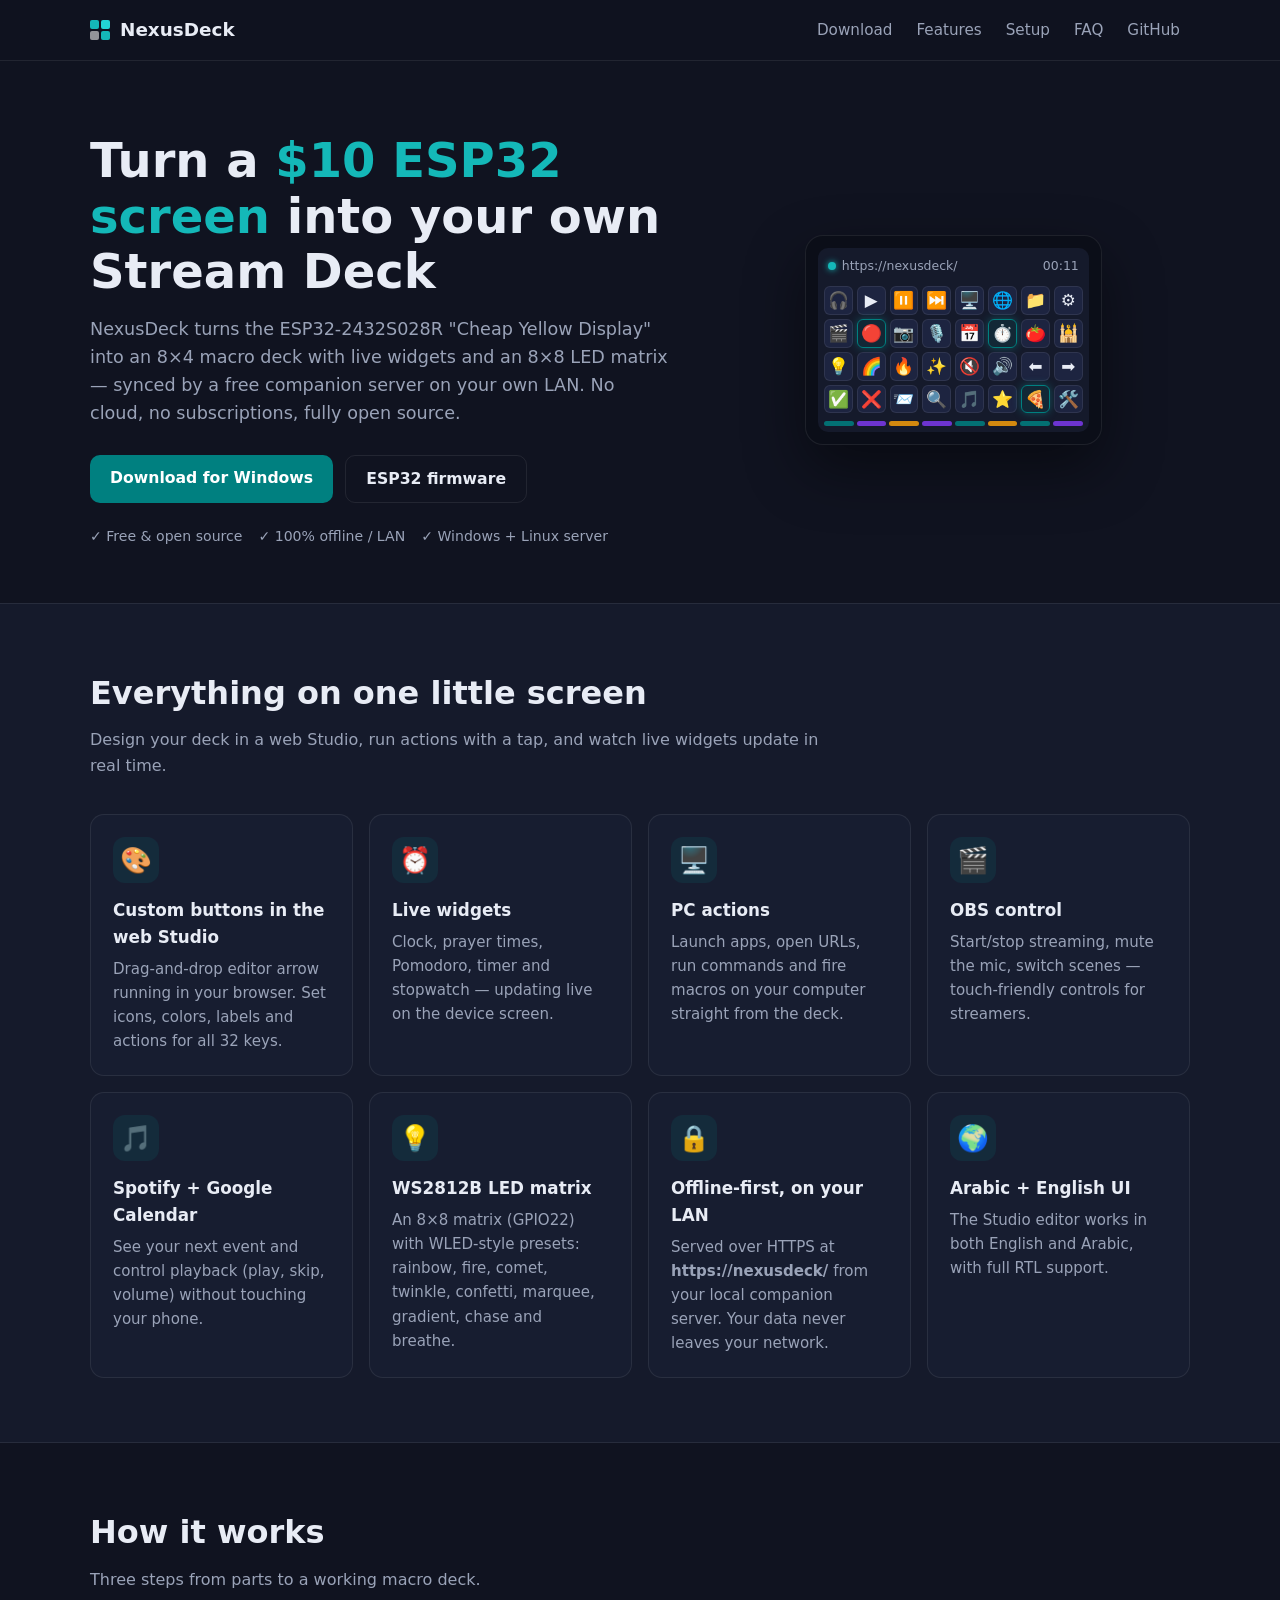
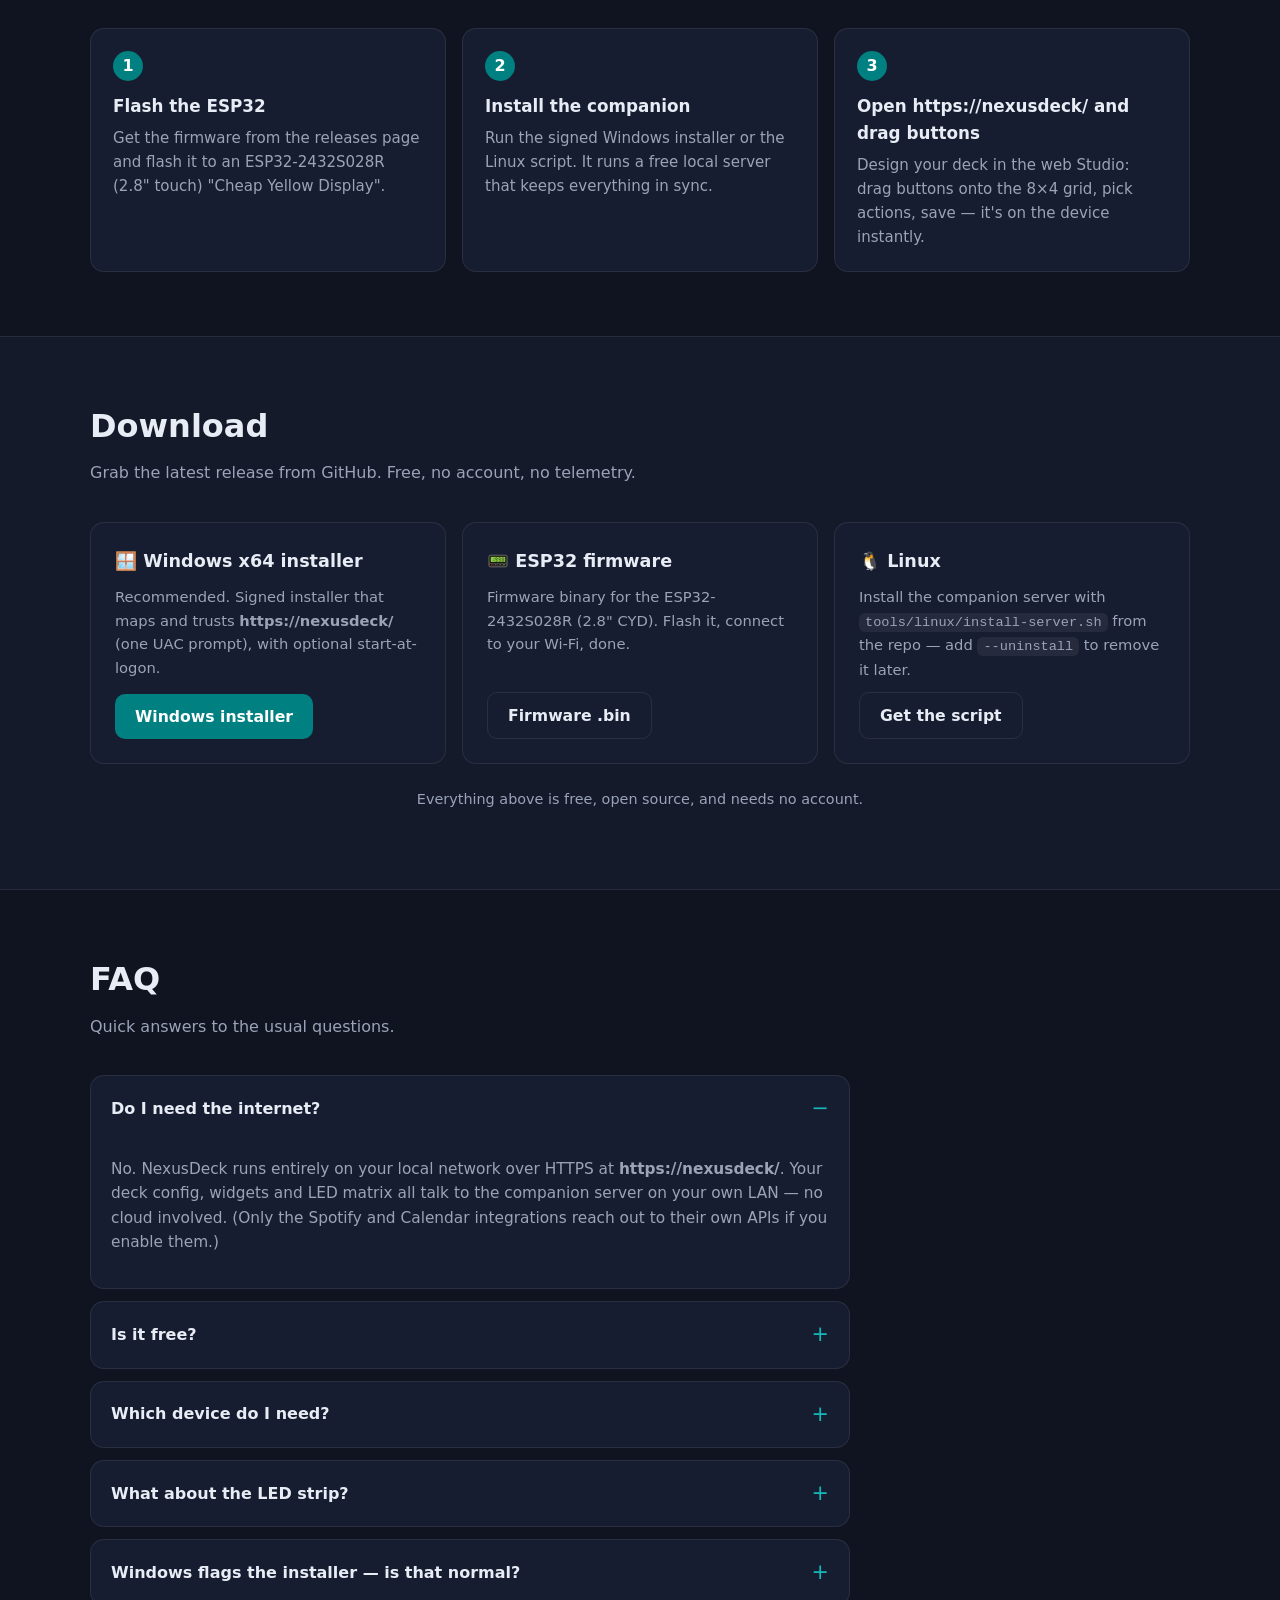
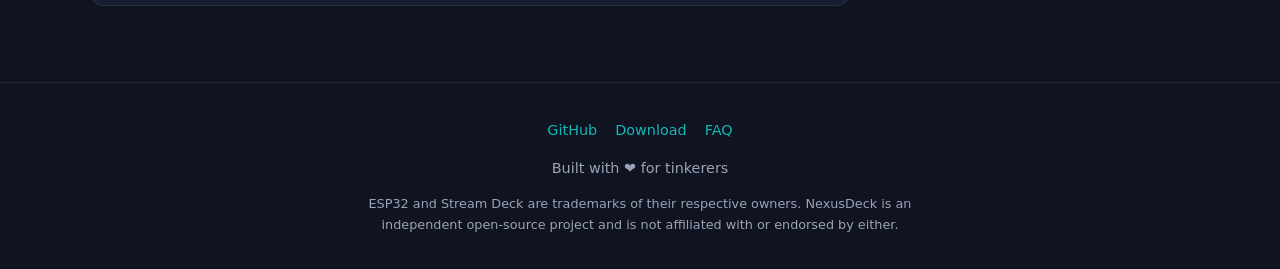
==== docs/index.html @ 55a767fb "docs" ====
<!DOCTYPE html>
<html lang="en">
<head>
    <meta charset="UTF-8">
    <meta name="viewport" content="width=device-width, initial-scale=1.0">
    <title>NexusDeck — Turn a $10 ESP32 screen into your own Stream Deck</title>
    <meta name="description" content="NexusDeck turns an ESP32 Cheap Yellow Display (ESP32-2432S028R) into an 8x4 macro deck with live widgets and a WS2812B LED matrix — offline on your LAN, free and open source.">
    <link rel="stylesheet" href="assets/style.css">
</head>
<body>

    <nav class="navbar" aria-label="Main navigation">
        <div class="container">
            <a class="logo" href="#top">
                <span class="logo-mark" aria-hidden="true"><span></span><span></span><span></span><span></span></span>
                NexusDeck
            </a>
            <div class="nav-links">
                <a href="#download">Download</a>
                <a href="#features">Features</a>
                <a href="#setup">Setup</a>
                <a href="#faq">FAQ</a>
                <a href="https://github.com/mostafa-elwakil/NexusDeck">GitHub</a>
            </div>
        </div>
    </nav>

    <header class="hero" id="top">
        <div class="container hero-grid">
            <div class="reveal">
                <h1>Turn a <span class="accent">$10 ESP32 screen</span> into your own Stream&nbsp;Deck</h1>
                <p class="subline">
                    NexusDeck turns the ESP32-2432S028R "Cheap Yellow Display" into an 8×4 macro deck
                    with live widgets and an 8×8 LED matrix — synced by a free companion server on
                    your own LAN. No cloud, no subscriptions, fully open source.
                </p>
                <div class="hero-ctas">
                    <a class="btn btn-primary" href="https://github.com/mostafa-elwakil/NexusDeck/releases/latest">Download for Windows</a>
                    <a class="btn btn-secondary" href="https://github.com/mostafa-elwakil/NexusDeck/releases/latest">ESP32 firmware</a>
                </div>
                <div class="hero-badges">
                    <span>✓ Free &amp; open source</span>
                    <span>✓ 100% offline / LAN</span>
                    <span>✓ Windows + Linux server</span>
                </div>
            </div>

            <div class="device reveal" role="img" aria-label="Mock NexusDeck device showing an 8x4 grid of macro buttons">
                <div class="device-screen">
                    <div class="device-status">
                        <span><span class="dot" aria-hidden="true"></span>https://nexusdeck/</span>
                        <span id="mock-clock">12:45</span>
                    </div>
                    <div class="key-grid" aria-hidden="true">
                        <div class="key">🎧</div><div class="key">▶️</div><div class="key">⏸️</div><div class="key">⏭️</div>
                        <div class="key">🖥️</div><div class="key">🌐</div><div class="key">📁</div><div class="key">⚙️</div>
                        <div class="key">🎬</div><div class="key active">🔴</div><div class="key">📷</div><div class="key">🎙️</div>
                        <div class="key">📅</div><div class="key active">⏱️</div><div class="key">🍅</div><div class="key">🕌</div>
                        <div class="key">💡</div><div class="key">🌈</div><div class="key">🔥</div><div class="key">✨</div>
                        <div class="key">🔇</div><div class="key">🔊</div><div class="key">⬅️</div><div class="key">➡️</div>
                        <div class="key">✅</div><div class="key">❌</div><div class="key">📨</div><div class="key">🔍</div>
                        <div class="key">🎵</div><div class="key">⭐</div><div class="key active">🍕</div><div class="key">🛠️</div>
                    </div>
                    <div class="device-leds" aria-hidden="true">
                        <span></span><span></span><span></span><span></span><span></span><span></span><span></span><span></span>
                    </div>
                </div>
            </div>
        </div>
    </header>

    <main>
        <section class="section alt" id="features">
            <div class="container">
                <h2>Everything on one little screen</h2>
                <p class="lead">Design your deck in a web Studio, run actions with a tap, and watch live widgets update in real time.</p>
                <div class="features-grid">
                    <article class="feature-card reveal">
                        <span class="icon" aria-hidden="true">🎨</span>
                        <h3>Custom buttons in the web Studio</h3>
                        <p>Drag-and-drop editor arrow running in your browser. Set icons, colors, labels and actions for all 32 keys.</p>
                    </article>
                    <article class="feature-card reveal">
                        <span class="icon" aria-hidden="true">⏰</span>
                        <h3>Live widgets</h3>
                        <p>Clock, prayer times, Pomodoro, timer and stopwatch — updating live on the device screen.</p>
                    </article>
                    <article class="feature-card reveal">
                        <span class="icon" aria-hidden="true">🖥️</span>
                        <h3>PC actions</h3>
                        <p>Launch apps, open URLs, run commands and fire macros on your computer straight from the deck.</p>
                    </article>
                    <article class="feature-card reveal">
                        <span class="icon" aria-hidden="true">🎬</span>
                        <h3>OBS control</h3>
                        <p>Start/stop streaming, mute the mic, switch scenes — touch-friendly controls for streamers.</p>
                    </article>
                    <article class="feature-card reveal">
                        <span class="icon" aria-hidden="true">🎵</span>
                        <h3>Spotify + Google Calendar</h3>
                        <p>See your next event and control playback (play, skip, volume) without touching your phone.</p>
                    </article>
                    <article class="feature-card reveal">
                        <span class="icon" aria-hidden="true">💡</span>
                        <h3>WS2812B LED matrix</h3>
                        <p>An 8×8 matrix (GPIO22) with WLED-style presets: rainbow, fire, comet, twinkle, confetti, marquee, gradient, chase and breathe.</p>
                    </article>
                    <article class="feature-card reveal">
                        <span class="icon" aria-hidden="true">🔒</span>
                        <h3>Offline-first, on your LAN</h3>
                        <p>Served over HTTPS at <strong>https://nexusdeck/</strong> from your local companion server. Your data never leaves your network.</p>
                    </article>
                    <article class="feature-card reveal">
                        <span class="icon" aria-hidden="true">🌍</span>
                        <h3>Arabic + English UI</h3>
                        <p>The Studio editor works in both English and Arabic, with full RTL support.</p>
                    </article>
                </div>
            </div>
        </section>

        <section class="section" id="setup">
            <div class="container">
                <h2>How it works</h2>
                <p class="lead">Three steps from parts to a working macro deck.</p>
                <div class="steps">
                    <article class="step reveal">
                        <h3>Flash the ESP32</h3>
                        <p>Get the firmware from the releases page and flash it to an ESP32-2432S028R (2.8" touch) "Cheap Yellow Display".</p>
                    </article>
                    <article class="step reveal">
                        <h3>Install the companion</h3>
                        <p>Run the signed Windows installer or the Linux script. It runs a free local server that keeps everything in sync.</p>
                    </article>
                    <article class="step reveal">
                        <h3>Open https://nexusdeck/ and drag buttons</h3>
                        <p>Design your deck in the web Studio: drag buttons onto the 8×4 grid, pick actions, save — it's on the device instantly.</p>
                    </article>
                </div>
            </div>
        </section>

        <section class="section alt" id="download">
            <div class="container">
                <h2>Download</h2>
                <p class="lead">Grab the latest release from GitHub. Free, no account, no telemetry.</p>
                <div class="downloads-grid">
                    <article class="download-card reveal">
                        <h3>🪟 Windows x64 installer</h3>
                        <p>Recommended. Signed installer that maps and trusts <strong>https://nexusdeck/</strong> (one UAC prompt), with optional start-at-logon.</p>
                        <a class="btn btn-primary" href="https://github.com/mostafa-elwakil/NexusDeck/releases/latest">Windows installer</a>
                    </article>
                    <article class="download-card reveal">
                        <h3>📟 ESP32 firmware</h3>
                        <p>Firmware binary for the ESP32-2432S028R (2.8" CYD). Flash it, connect to your Wi-Fi, done.</p>
                        <a class="btn btn-secondary" href="https://github.com/mostafa-elwakil/NexusDeck/releases/latest">Firmware .bin</a>
                    </article>
                    <article class="download-card reveal">
                        <h3>🐧 Linux</h3>
                        <p>Install the companion server with <code>tools/linux/install-server.sh</code> from the repo — add <code>--uninstall</code> to remove it later.</p>
                        <a class="btn btn-secondary" href="https://github.com/mostafa-elwakil/NexusDeck">Get the script</a>
                    </article>
                </div>
                <p class="free-note">Everything above is free, open source, and needs no account.</p>
            </div>
        </section>

        <section class="section" id="faq">
            <div class="container">
                <h2>FAQ</h2>
                <p class="lead">Quick answers to the usual questions.</p>
                <div class="faq">
                    <details class="reveal" open>
                        <summary>Do I need the internet?</summary>
                        <div class="answer">
                            <p>No. NexusDeck runs entirely on your local network over HTTPS at <strong>https://nexusdeck/</strong>. Your deck config, widgets and LED matrix all talk to the companion server on your own LAN — no cloud involved. (Only the Spotify and Calendar integrations reach out to their own APIs if you enable them.)</p>
                        </div>
                    </details>
                    <details class="reveal">
                        <summary>Is it free?</summary>
                        <div class="answer">
                            <p>Yes — NexusDeck is free and open source. No subscriptions, no accounts, no paywalled features. Star it on GitHub if it's useful to you.</p>
                        </div>
                    </details>
                    <details class="reveal">
                        <summary>Which device do I need?</summary>
                        <div class="answer">
                            <p>The ESP32-2432S028R — the well-known 2.8" resistive-touch "Cheap Yellow Display" (CYD). It costs around $10 and is widely available. The WS2812B 8×8 LED matrix is optional (wired to GPIO22, no soldering needed on CN1).</p>
                        </div>
                    </details>
                    <details class="reveal">
                        <summary>What about the LED strip?</summary>
                        <div class="answer">
                            <p>The WS2812B 8×8 matrix (data on GPIO22) gets WLED-style presets: rainbow, fire, comet, twinkle, confetti, marquee, gradient, chase and breathe. Pick presets and colors from buttons on the deck or the 💡 Light panel in the Studio — settings sync automatically.</p>
                        </div>
                    </details>
                    <details class="reveal">
                        <summary>Windows flags the installer — is that normal?</summary>
                        <div class="answer">
                            <p>SmartScreen may show a "Windows protected your PC" prompt for unsigned builds. Click <strong>More info</strong> → <strong>Run anyway</strong>; the installer is built from the same public source code in this repository.</p>
                            <p class="arabic" lang="ar" dir="rtl">الاستوديو يعمل بالعربية أيضاً — اختر العربية من الإعدادات وستدعم الواجهة الكتابة من اليمين إلى اليسار تلقائياً.</p>
                        </div>
                    </details>
                </div>
            </div>
        </section>
    </main>

    <footer class="footer">
        <div class="container">
            <div class="footer-links">
                <a href="https://github.com/mostafa-elwakil/NexusDeck">GitHub</a>
                <a href="https://github.com/mostafa-elwakil/NexusDeck/releases/latest">Download</a>
                <a href="#faq">FAQ</a>
            </div>
            <p>Built with ❤ for tinkerers</p>
            <p class="small-print">ESP32 and Stream Deck are trademarks of their respective owners. NexusDeck is an independent open-source project and is not affiliated with or endorsed by either.</p>
        </div>
    </footer>

    <script src="assets/main.js"></script>
</body>
</html>
---- docs/assets/style.css ----
/* NexusDeck marketing site */

:root {
    --bg: #101320;
    --bg-soft: #151a2b;
    --bg-card: #171d30;
    --line: rgba(255, 255, 255, 0.08);
    --text: #e8ecf5;
    --muted: #9aa3b8;
    --accent: #008080;
    --accent-bright: #14b8b8;
    --accent-soft: rgba(0, 128, 128, 0.14);
    --radius: 14px;
}

* { box-sizing: border-box; }

html { scroll-behavior: smooth; }

body {
    margin: 0;
    background: var(--bg);
    color: var(--text);
    font-family: "Segoe UI", system-ui, -apple-system, sans-serif;
    line-height: 1.6;
    -webkit-font-smoothing: antialiased;
}

a { color: var(--accent-bright); text-decoration: none; }
a:hover { text-decoration: underline; }

img { max-width: 100%; }

.container {
    width: min(1100px, 92%);
    margin: 0 auto;
}

/* Navbar */

.navbar {
    position: sticky;
    top: 0;
    z-index: 50;
    background: rgba(16, 19, 32, 0.82);
    backdrop-filter: blur(12px);
    border-bottom: 1px solid var(--line);
}

.navbar .container {
    display: flex;
    align-items: center;
    justify-content: space-between;
    gap: 16px;
    padding: 12px 0;
}

.logo {
    display: flex;
    align-items: center;
    gap: 10px;
    font-weight: 700;
    font-size: 1.15rem;
    color: var(--text);
}
.logo:hover { text-decoration: none; }

.logo-mark {
    display: inline-grid;
    grid-template-columns: repeat(2, 9px);
    grid-template-rows: repeat(2, 9px);
    gap: 2px;
}
.logo-mark span {
    background: var(--accent-bright);
    border-radius: 2px;
}
.logo-mark span:nth-child(2) { background: #22d3d3; }
.logo-mark span:nth-child(3) { background: rgba(255, 255, 255, 0.55); }

.nav-links {
    display: flex;
    align-items: center;
    gap: 4px;
    flex-wrap: wrap;
}

.nav-links a {
    color: var(--muted);
    padding: 6px 10px;
    border-radius: 8px;
    font-size: 0.95rem;
}
.nav-links a:hover {
    color: var(--text);
    background: var(--accent-soft);
    text-decoration: none;
}

/* Buttons */

.btn {
    display: inline-block;
    padding: 10px 20px;
    border-radius: 10px;
    font-weight: 600;
    font-size: 0.98rem;
    transition: transform 0.15s ease, background 0.15s ease, border-color 0.15s ease;
}
.btn:hover {
    text-decoration: none;
    transform: translateY(-1px);
}

.btn-primary {
    background: var(--accent);
    color: #fff;
}
.btn-primary:hover { background: var(--accent-bright); }

.btn-secondary {
    background: transparent;
    color: var(--text);
    border: 1px solid var(--line);
}
.btn-secondary:hover { border-color: var(--accent-bright); }

.btn-sm { padding: 7px 14px; font-size: 0.9rem; }

/* Hero */

.hero {
    padding: 72px 0 56px;
}

.hero-grid {
    display: grid;
    grid-template-columns: 1.1fr 0.9fr;
    gap: 48px;
    align-items: center;
}

.hero h1 {
    font-size: clamp(2rem, 5vw, 3rem);
    line-height: 1.15;
    margin: 0 0 16px;
}

.hero h1 .accent { color: var(--accent-bright); }

.hero .subline {
    color: var(--muted);
    font-size: 1.1rem;
    margin: 0 0 28px;
    max-width: 34em;
}

.hero-ctas {
    display: flex;
    gap: 12px;
    flex-wrap: wrap;
}

.hero-badges {
    display: flex;
    gap: 16px;
    flex-wrap: wrap;
    margin-top: 22px;
    color: var(--muted);
    font-size: 0.88rem;
}

/* CSS device mock */

.device {
    background: #0b0e18;
    border: 1px solid var(--line);
    border-radius: 18px;
    padding: 12px;
    box-shadow: 0 24px 60px rgba(0, 0, 0, 0.45);
    max-width: 380px;
    margin: 0 auto;
}

.device-status {
    display: flex;
    justify-content: space-between;
    align-items: center;
    font-size: 0.78rem;
    color: var(--muted);
    padding: 2px 4px 10px;
}

.device-status .dot {
    display: inline-block;
    width: 8px;
    height: 8px;
    border-radius: 50%;
    background: var(--accent-bright);
    margin-right: 6px;
    box-shadow: 0 0 6px var(--accent-bright);
}

.device-screen {
    background: var(--bg-soft);
    border-radius: 10px;
    padding: 6px;
}

.key-grid {
    display: grid;
    grid-template-columns: repeat(8, 1fr);
    gap: 4px;
}

.key {
    aspect-ratio: 1;
    display: flex;
    align-items: center;
    justify-content: center;
    font-size: clamp(0.7rem, 2vw, 1.05rem);
    background: #1d2440;
    border: 1px solid var(--line);
    border-radius: 6px;
}

.key.active {
    background: var(--accent-soft);
    border-color: var(--accent);
    box-shadow: 0 0 8px rgba(20, 184, 184, 0.35);
}

.device-leds {
    display: flex;
    gap: 3px;
    margin-top: 8px;
}
.device-leds span {
    flex: 1;
    height: 5px;
    border-radius: 3px;
    background: var(--accent);
    opacity: 0.85;
}
.device-leds span:nth-child(even) { background: #7c3aed; }
.device-leds span:nth-child(3n) { background: #f59e0b; }

/* Sections */

.section { padding: 64px 0; }
.section.alt { background: var(--bg-soft); border-top: 1px solid var(--line); border-bottom: 1px solid var(--line); }

.section h2 {
    font-size: clamp(1.5rem, 3.5vw, 2rem);
    margin: 0 0 8px;
}

.section .lead {
    color: var(--muted);
    margin: 0 0 36px;
    max-width: 46em;
}

/* Features grid */

.features-grid {
    display: grid;
    grid-template-columns: repeat(auto-fit, minmax(250px, 1fr));
    gap: 16px;
}

.feature-card {
    background: var(--bg-card);
    border: 1px solid var(--line);
    border-radius: var(--radius);
    padding: 22px;
}

.feature-card .icon {
    font-size: 1.6rem;
    display: inline-flex;
    width: 46px;
    height: 46px;
    align-items: center;
    justify-content: center;
    background: var(--accent-soft);
    border-radius: 12px;
    margin-bottom: 14px;
}

.feature-card h3 {
    margin: 0 0 6px;
    font-size: 1.05rem;
}

.feature-card p {
    margin: 0;
    color: var(--muted);
    font-size: 0.94rem;
}

/* How it works */

.steps {
    display: grid;
    grid-template-columns: repeat(auto-fit, minmax(240px, 1fr));
    gap: 16px;
    counter-reset: step;
}

.step {
    background: var(--bg-card);
    border: 1px solid var(--line);
    border-radius: var(--radius);
    padding: 22px;
    position: relative;
    counter-increment: step;
}

.step::before {
    content: counter(step);
    display: inline-flex;
    align-items: center;
    justify-content: center;
    width: 30px;
    height: 30px;
    border-radius: 50%;
    background: var(--accent);
    color: #fff;
    font-weight: 700;
    margin-bottom: 12px;
}

.step h3 { margin: 0 0 6px; font-size: 1.05rem; }
.step p { margin: 0; color: var(--muted); font-size: 0.94rem; }

/* Downloads */

.downloads-grid {
    display: grid;
    grid-template-columns: repeat(auto-fit, minmax(260px, 1fr));
    gap: 16px;
}

.download-card {
    background: var(--bg-card);
    border: 1px solid var(--line);
    border-radius: var(--radius);
    padding: 24px;
    display: flex;
    flex-direction: column;
    gap: 10px;
}

.download-card h3 { margin: 0; font-size: 1.1rem; }
.download-card p { margin: 0; color: var(--muted); font-size: 0.92rem; }
.download-card .btn { margin-top: auto; align-self: flex-start; }

.download-card code {
    background: rgba(255, 255, 255, 0.06);
    padding: 2px 6px;
    border-radius: 6px;
    font-size: 0.85rem;
}

.free-note {
    text-align: center;
    color: var(--muted);
    font-size: 0.9rem;
    margin-top: 24px;
}

/* FAQ */

.faq { max-width: 760px; }

.faq details {
    background: var(--bg-card);
    border: 1px solid var(--line);
    border-radius: var(--radius);
    padding: 0;
    margin-bottom: 12px;
}

.faq summary {
    cursor: pointer;
    padding: 16px 20px;
    font-weight: 600;
    list-style: none;
    display: flex;
    justify-content: space-between;
    align-items: center;
    gap: 12px;
}
.faq summary::-webkit-details-marker { display: none; }
.faq summary::after {
    content: "+";
    color: var(--accent-bright);
    font-size: 1.3rem;
    font-weight: 400;
}
.faq details[open] summary::after { content: "−"; }

.faq .answer {
    padding: 0 20px 18px;
    color: var(--muted);
    font-size: 0.96rem;
}

.faq .answer code {
    background: rgba(255, 255, 255, 0.06);
    padding: 2px 6px;
    border-radius: 6px;
    font-size: 0.88rem;
}

.faq .arabic {
    direction: rtl;
    text-align: right;
    margin-top: 8px;
    color: var(--muted);
}

/* Footer */

.footer {
    border-top: 1px solid var(--line);
    padding: 36px 0;
    color: var(--muted);
    font-size: 0.9rem;
    text-align: center;
}

.footer .footer-links {
    display: flex;
    justify-content: center;
    gap: 18px;
    flex-wrap: wrap;
    margin-bottom: 14px;
}

.footer .small-print {
    font-size: 0.8rem;
    max-width: 46em;
    margin: 10px auto 0;
}

/* Reveal on scroll */

.reveal {
    opacity: 0;
    transform: translateY(14px);
    transition: opacity 0.5s ease, transform 0.5s ease;
}

.reveal.visible {
    opacity: 1;
    transform: none;
}

@media (prefers-reduced-motion: reduce) {
    html { scroll-behavior: auto; }
    .reveal { opacity: 1; transform: none; transition: none; }
    .btn:hover { transform: none; }
}

/* Responsive */

@media (max-width: 820px) {
    .hero-grid {
        grid-template-columns: 1fr;
        gap: 36px;
    }
    .hero { padding: 48px 0 40px; }
    .device { max-width: 320px; }
    .nav-links { display: none; }
}
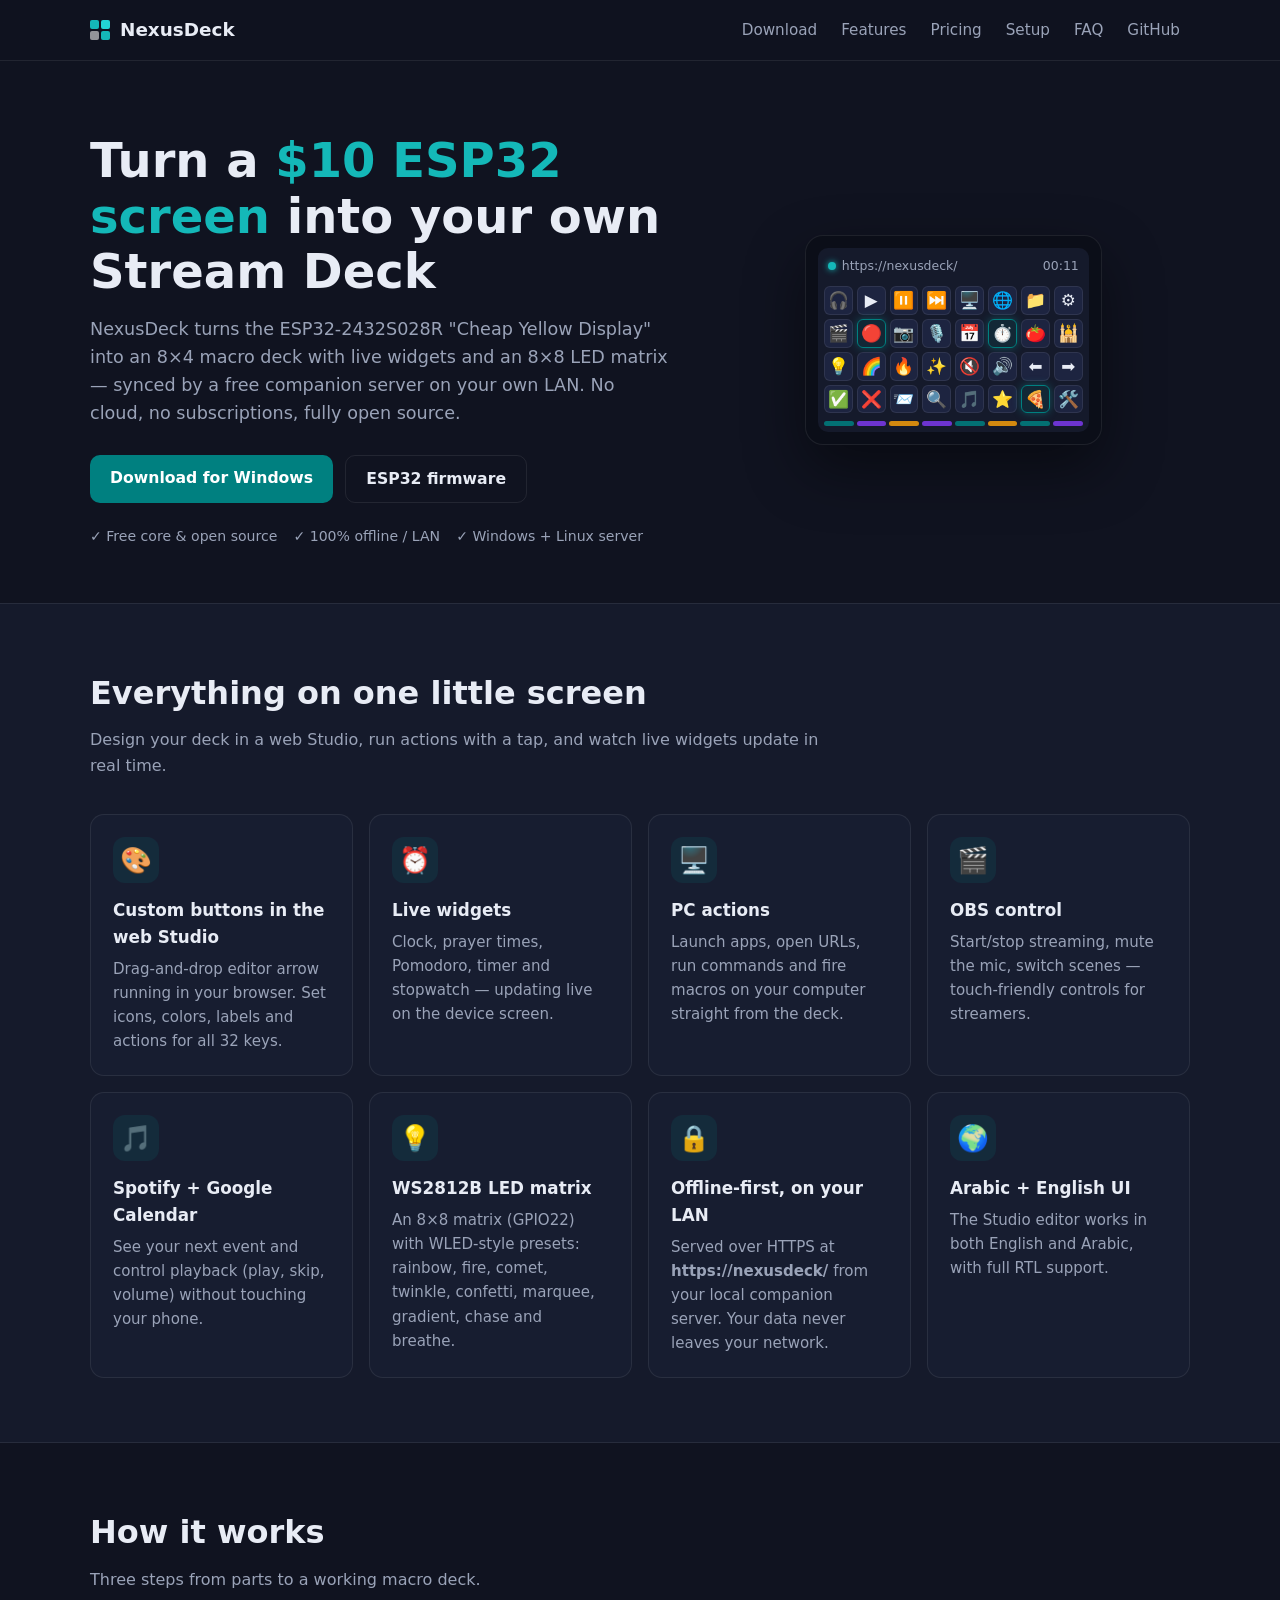
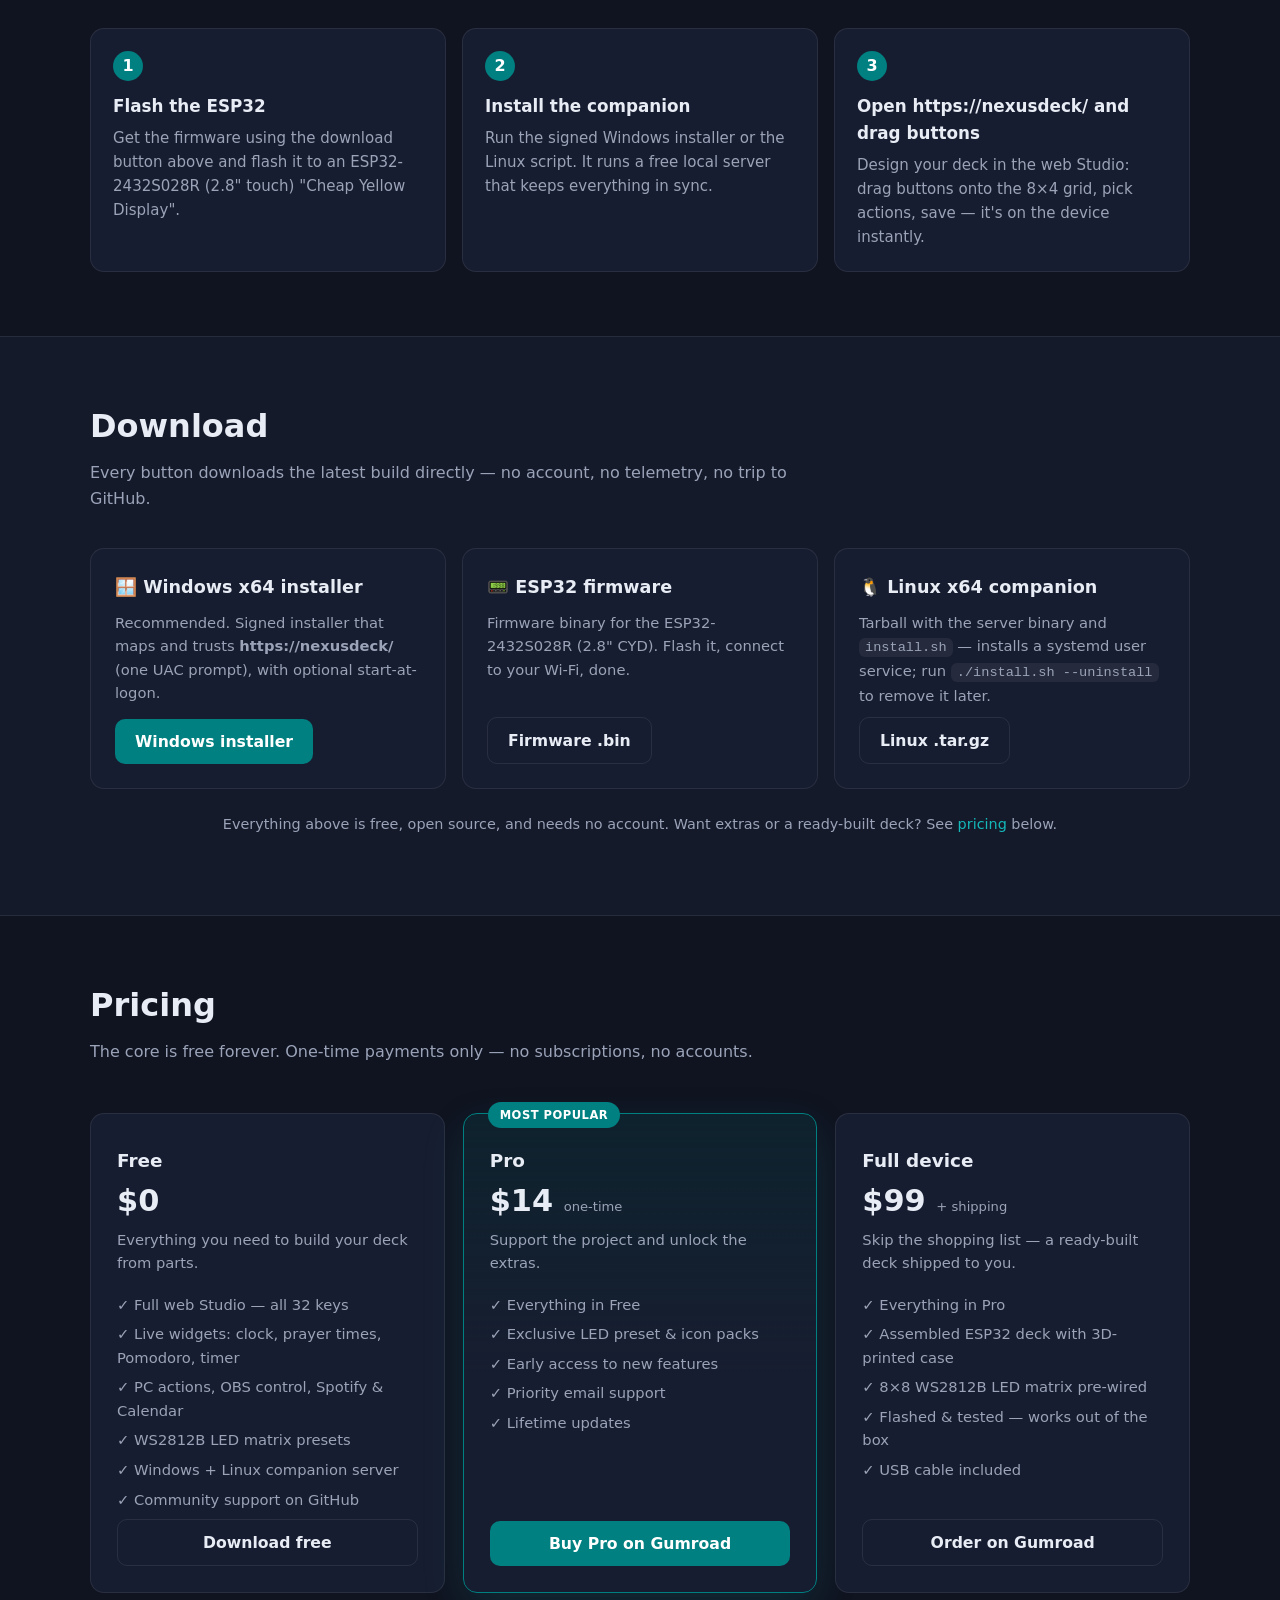
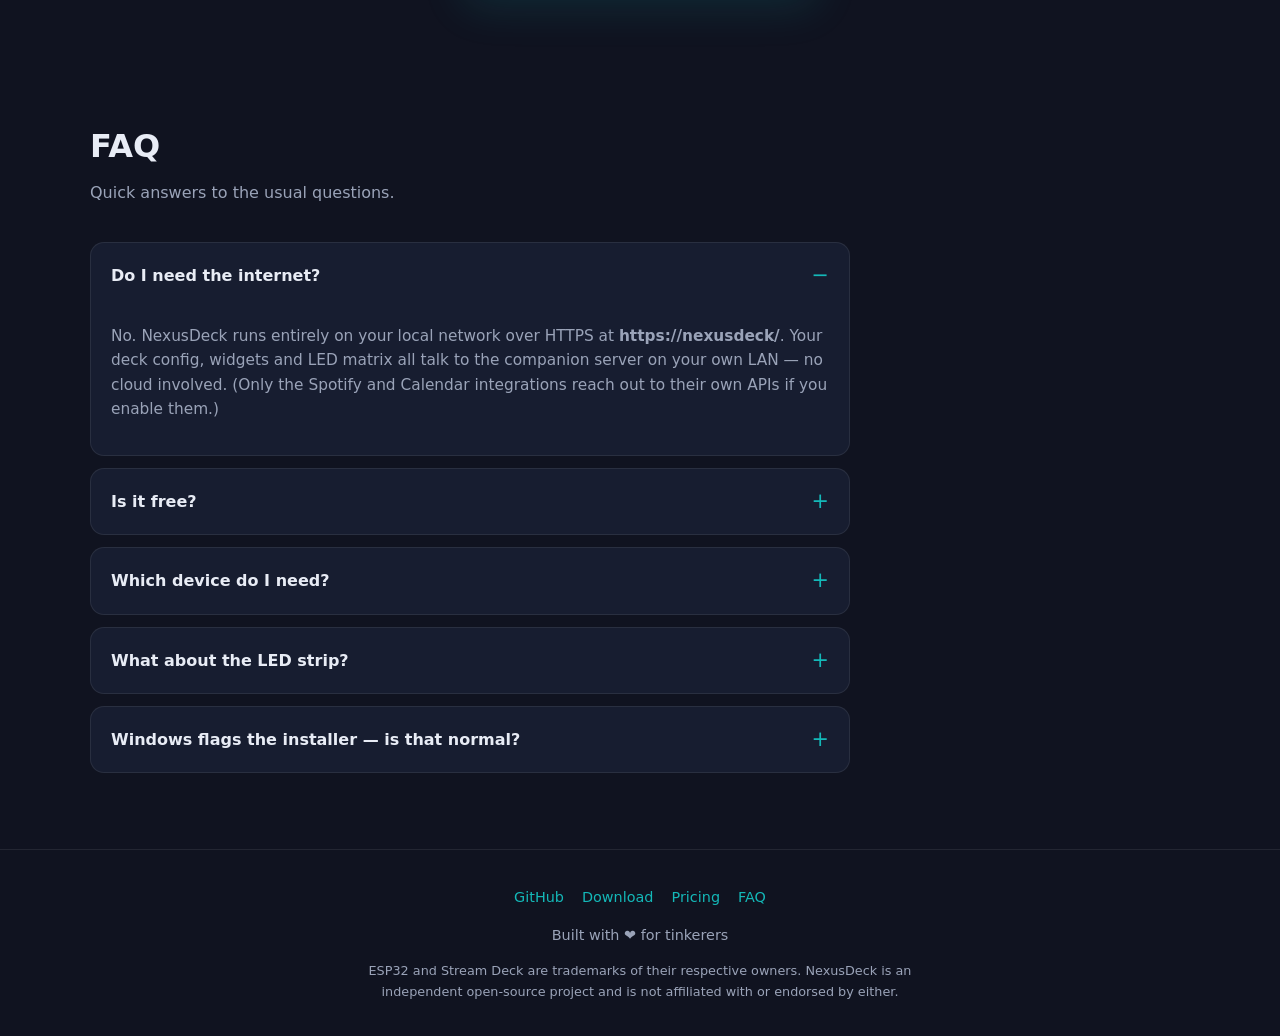
==== commit 6246eafa: "docs-m" ====
--- a/docs/index.html
+++ b/docs/index.html
@@ -18,6 +18,7 @@
             <div class="nav-links">
                 <a href="#download">Download</a>
                 <a href="#features">Features</a>
+                <a href="#pricing">Pricing</a>
                 <a href="#setup">Setup</a>
                 <a href="#faq">FAQ</a>
                 <a href="https://github.com/mostafa-elwakil/NexusDeck">GitHub</a>
@@ -35,11 +36,11 @@
                     your own LAN. No cloud, no subscriptions, fully open source.
                 </p>
                 <div class="hero-ctas">
-                    <a class="btn btn-primary" href="https://github.com/mostafa-elwakil/NexusDeck/releases/latest">Download for Windows</a>
-                    <a class="btn btn-secondary" href="https://github.com/mostafa-elwakil/NexusDeck/releases/latest">ESP32 firmware</a>
+                    <a class="btn btn-primary" href="https://github.com/mostafa-elwakil/NexusDeck/releases/latest/download/NexusDeck-Setup-latest-windows-x64.exe" data-download="installer">Download for Windows</a>
+                    <a class="btn btn-secondary" href="https://github.com/mostafa-elwakil/NexusDeck/releases/latest/download/firmware-esp32-2432S028-latest.bin" data-download="firmware">ESP32 firmware</a>
                 </div>
                 <div class="hero-badges">
-                    <span>✓ Free &amp; open source</span>
+                    <span>✓ Free core &amp; open source</span>
                     <span>✓ 100% offline / LAN</span>
                     <span>✓ Windows + Linux server</span>
                 </div>
@@ -126,7 +127,7 @@
                 <div class="steps">
                     <article class="step reveal">
                         <h3>Flash the ESP32</h3>
-                        <p>Get the firmware from the releases page and flash it to an ESP32-2432S028R (2.8" touch) "Cheap Yellow Display".</p>
+                        <p>Get the firmware using the download button above and flash it to an ESP32-2432S028R (2.8" touch) "Cheap Yellow Display".</p>
                     </article>
                     <article class="step reveal">
                         <h3>Install the companion</h3>
@@ -143,25 +144,78 @@
         <section class="section alt" id="download">
             <div class="container">
                 <h2>Download</h2>
-                <p class="lead">Grab the latest release from GitHub. Free, no account, no telemetry.</p>
+                <p class="lead">Every button downloads the latest build directly — no account, no telemetry, no trip to GitHub.</p>
                 <div class="downloads-grid">
                     <article class="download-card reveal">
                         <h3>🪟 Windows x64 installer</h3>
                         <p>Recommended. Signed installer that maps and trusts <strong>https://nexusdeck/</strong> (one UAC prompt), with optional start-at-logon.</p>
-                        <a class="btn btn-primary" href="https://github.com/mostafa-elwakil/NexusDeck/releases/latest">Windows installer</a>
+                        <a class="btn btn-primary" href="https://github.com/mostafa-elwakil/NexusDeck/releases/latest/download/NexusDeck-Setup-latest-windows-x64.exe" data-download="installer">Windows installer</a>
                     </article>
                     <article class="download-card reveal">
                         <h3>📟 ESP32 firmware</h3>
                         <p>Firmware binary for the ESP32-2432S028R (2.8" CYD). Flash it, connect to your Wi-Fi, done.</p>
-                        <a class="btn btn-secondary" href="https://github.com/mostafa-elwakil/NexusDeck/releases/latest">Firmware .bin</a>
+                        <a class="btn btn-secondary" href="https://github.com/mostafa-elwakil/NexusDeck/releases/latest/download/firmware-esp32-2432S028-latest.bin" data-download="firmware">Firmware .bin</a>
                     </article>
                     <article class="download-card reveal">
-                        <h3>🐧 Linux</h3>
-                        <p>Install the companion server with <code>tools/linux/install-server.sh</code> from the repo — add <code>--uninstall</code> to remove it later.</p>
-                        <a class="btn btn-secondary" href="https://github.com/mostafa-elwakil/NexusDeck">Get the script</a>
-                    </article>
-                </div>
-                <p class="free-note">Everything above is free, open source, and needs no account.</p>
+                        <h3>🐧 Linux x64 companion</h3>
+                        <p>Tarball with the server binary and <code>install.sh</code> — installs a systemd user service; run <code>./install.sh --uninstall</code> to remove it later.</p>
+                        <a class="btn btn-secondary" href="https://github.com/mostafa-elwakil/NexusDeck/releases/latest/download/NexusDeck-latest-linux-x64.tar.gz" data-download="linux">Linux .tar.gz</a>
+                    </article>
+                </div>
+                <p class="free-note">Everything above is free, open source, and needs no account. Want extras or a ready-built deck? See <a href="#pricing">pricing</a> below.</p>
+            </div>
+        </section>
+
+        <!-- TODO(store): replace the two Gumroad URLs and the placeholder prices
+             ($14 Pro / $99 device) with the real ones once the Gumroad products
+             are live. See website/README.md. -->
+        <section class="section" id="pricing">
+            <div class="container">
+                <h2>Pricing</h2>
+                <p class="lead">The core is free forever. One-time payments only — no subscriptions, no accounts.</p>
+                <div class="pricing-grid">
+                    <article class="plan reveal">
+                        <h3>Free</h3>
+                        <p class="price">$0</p>
+                        <p class="plan-desc">Everything you need to build your deck from parts.</p>
+                        <ul class="plan-list">
+                            <li>✓ Full web Studio — all 32 keys</li>
+                            <li>✓ Live widgets: clock, prayer times, Pomodoro, timer</li>
+                            <li>✓ PC actions, OBS control, Spotify &amp; Calendar</li>
+                            <li>✓ WS2812B LED matrix presets</li>
+                            <li>✓ Windows + Linux companion server</li>
+                            <li>✓ Community support on GitHub</li>
+                        </ul>
+                        <a class="btn btn-secondary" href="#download">Download free</a>
+                    </article>
+                    <article class="plan featured reveal">
+                        <span class="plan-badge">Most popular</span>
+                        <h3>Pro</h3>
+                        <p class="price">$14 <span class="price-note">one-time</span></p>
+                        <p class="plan-desc">Support the project and unlock the extras.</p>
+                        <ul class="plan-list">
+                            <li>✓ Everything in Free</li>
+                            <li>✓ Exclusive LED preset &amp; icon packs</li>
+                            <li>✓ Early access to new features</li>
+                            <li>✓ Priority email support</li>
+                            <li>✓ Lifetime updates</li>
+                        </ul>
+                        <a class="btn btn-primary" href="https://mostafaelwakil.gumroad.com/l/nexusdeck-pro">Buy Pro on Gumroad</a>
+                    </article>
+                    <article class="plan reveal">
+                        <h3>Full device</h3>
+                        <p class="price">$99 <span class="price-note">+ shipping</span></p>
+                        <p class="plan-desc">Skip the shopping list — a ready-built deck shipped to you.</p>
+                        <ul class="plan-list">
+                            <li>✓ Everything in Pro</li>
+                            <li>✓ Assembled ESP32 deck with 3D-printed case</li>
+                            <li>✓ 8×8 WS2812B LED matrix pre-wired</li>
+                            <li>✓ Flashed &amp; tested — works out of the box</li>
+                            <li>✓ USB cable included</li>
+                        </ul>
+                        <a class="btn btn-secondary" href="https://mostafaelwakil.gumroad.com/l/nexusdeck-device">Order on Gumroad</a>
+                    </article>
+                </div>
             </div>
         </section>
 
@@ -179,7 +233,8 @@
                     <details class="reveal">
                         <summary>Is it free?</summary>
                         <div class="answer">
-                            <p>Yes — NexusDeck is free and open source. No subscriptions, no accounts, no paywalled features. Star it on GitHub if it's useful to you.</p>
+                            <p>The core is free and open source: the full Studio editor, all widgets, PC actions, OBS control, LED presets, and the Windows + Linux companion server — no subscriptions, no paywalled essentials.</p>
+                            <p>Optionally, a one-time <a href="#pricing">Pro plan</a> ($14) adds exclusive preset/icon packs, early updates and priority support — and you can also order a <a href="#pricing">ready-built device</a> shipped to you. Both are sold on Gumroad, payments processed once, forever.</p>
                         </div>
                     </details>
                     <details class="reveal">
@@ -210,7 +265,8 @@
         <div class="container">
             <div class="footer-links">
                 <a href="https://github.com/mostafa-elwakil/NexusDeck">GitHub</a>
-                <a href="https://github.com/mostafa-elwakil/NexusDeck/releases/latest">Download</a>
+                <a href="#download">Download</a>
+                <a href="#pricing">Pricing</a>
                 <a href="#faq">FAQ</a>
             </div>
             <p>Built with ❤ for tinkerers</p>
--- a/docs/assets/style.css
+++ b/docs/assets/style.css
@@ -370,6 +370,90 @@
     margin-top: 24px;
 }
 
+.free-note a { color: var(--accent-bright); }
+
+/* Pricing */
+
+.pricing-grid {
+    display: grid;
+    grid-template-columns: repeat(auto-fit, minmax(270px, 1fr));
+    gap: 18px;
+    align-items: stretch;
+    padding-top: 12px; /* room for the featured badge that sticks out */
+}
+
+.plan {
+    background: var(--bg-card);
+    border: 1px solid var(--line);
+    border-radius: var(--radius);
+    padding: 26px;
+    display: flex;
+    flex-direction: column;
+    gap: 8px;
+    position: relative;
+}
+
+.plan.featured {
+    border-color: var(--accent);
+    background: linear-gradient(180deg, var(--accent-soft), var(--bg-card) 55%);
+    box-shadow: 0 14px 44px rgba(20, 184, 184, 0.14);
+}
+
+.plan-badge {
+    position: absolute;
+    top: -12px;
+    left: 24px;
+    background: var(--accent);
+    color: #fff;
+    font-size: 0.72rem;
+    font-weight: 700;
+    letter-spacing: 0.5px;
+    text-transform: uppercase;
+    padding: 4px 12px;
+    border-radius: 999px;
+}
+
+.plan h3 {
+    margin: 6px 0 0;
+    font-size: 1.15rem;
+}
+
+.plan .price {
+    margin: 0;
+    font-size: 1.9rem;
+    font-weight: 700;
+    line-height: 1.2;
+}
+
+.plan .price-note {
+    font-size: 0.82rem;
+    font-weight: 400;
+    color: var(--muted);
+}
+
+.plan-desc {
+    margin: 0;
+    color: var(--muted);
+    font-size: 0.92rem;
+}
+
+.plan-list {
+    list-style: none;
+    margin: 10px 0 0;
+    padding: 0;
+    display: flex;
+    flex-direction: column;
+    gap: 6px;
+    color: var(--muted);
+    font-size: 0.92rem;
+}
+
+.plan .btn {
+    margin-top: auto;
+    align-self: stretch;
+    text-align: center;
+}
+
 /* FAQ */
 
 .faq { max-width: 760px; }
